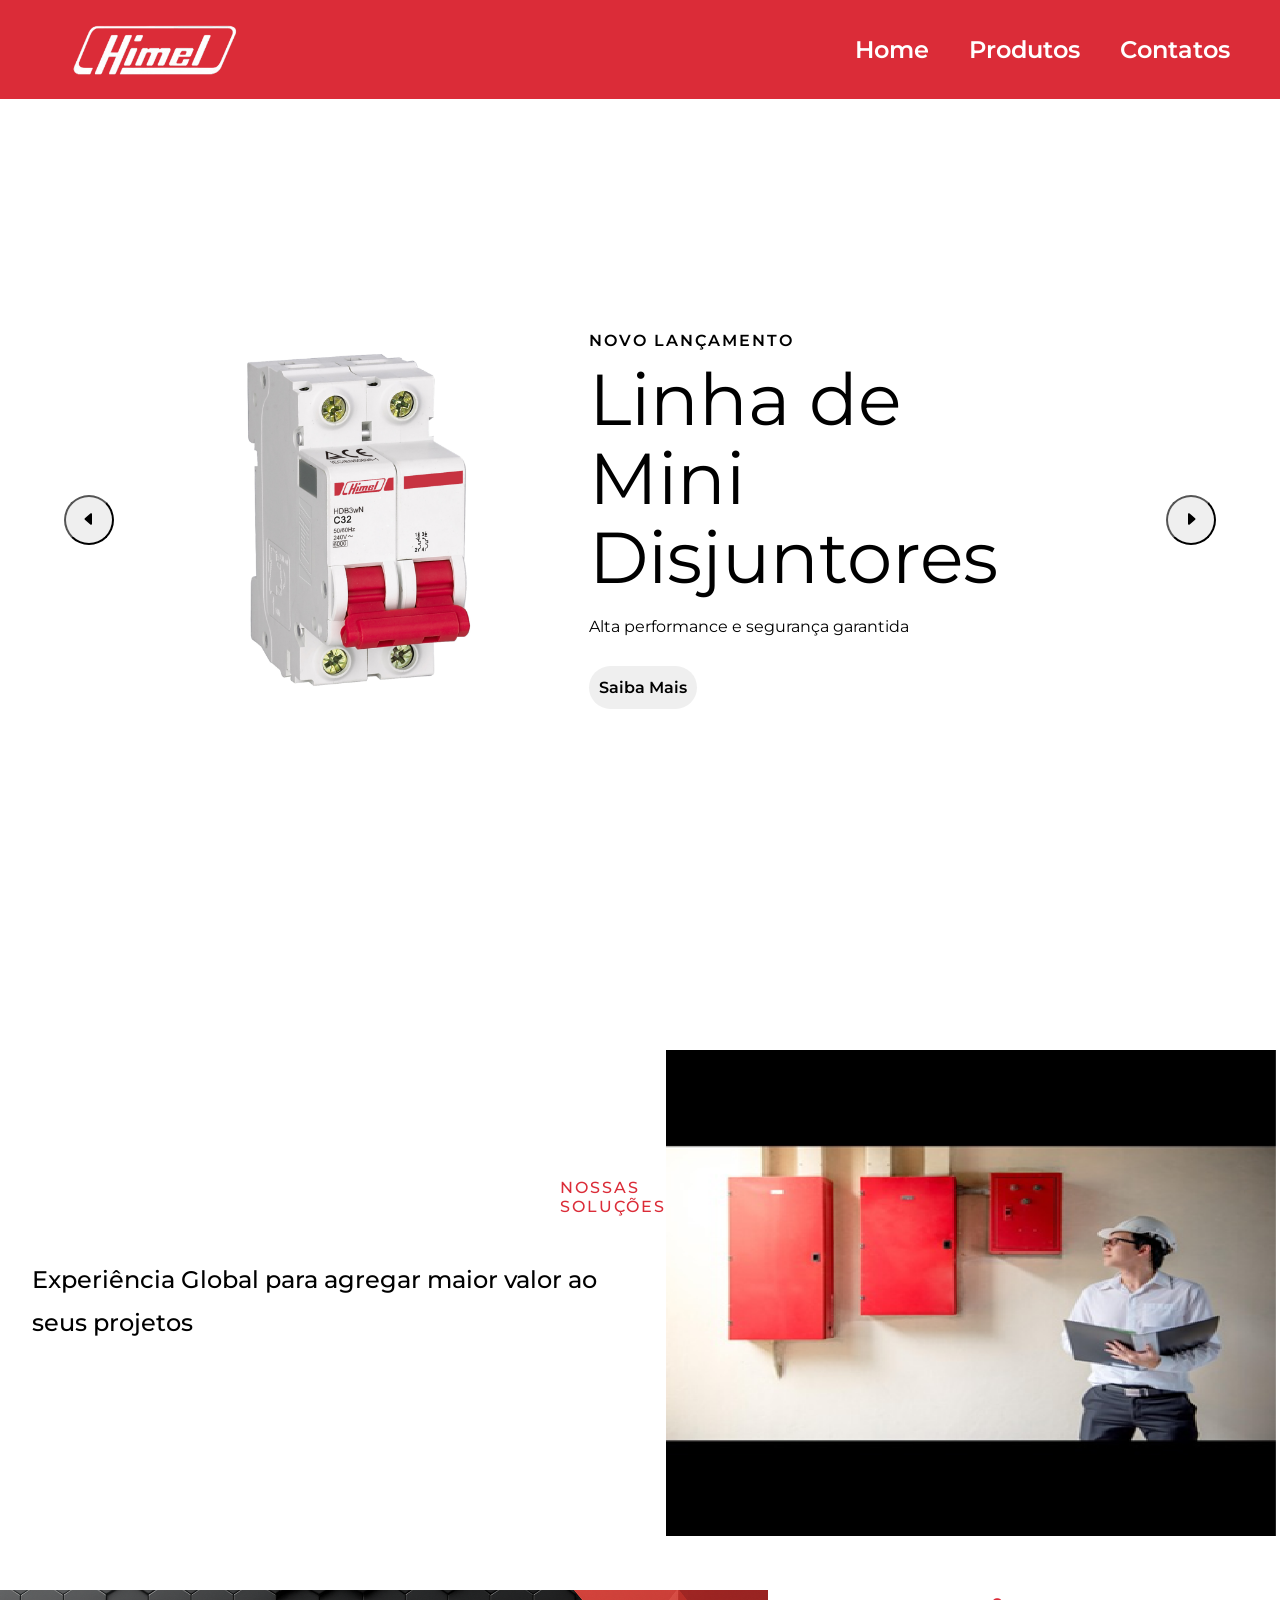
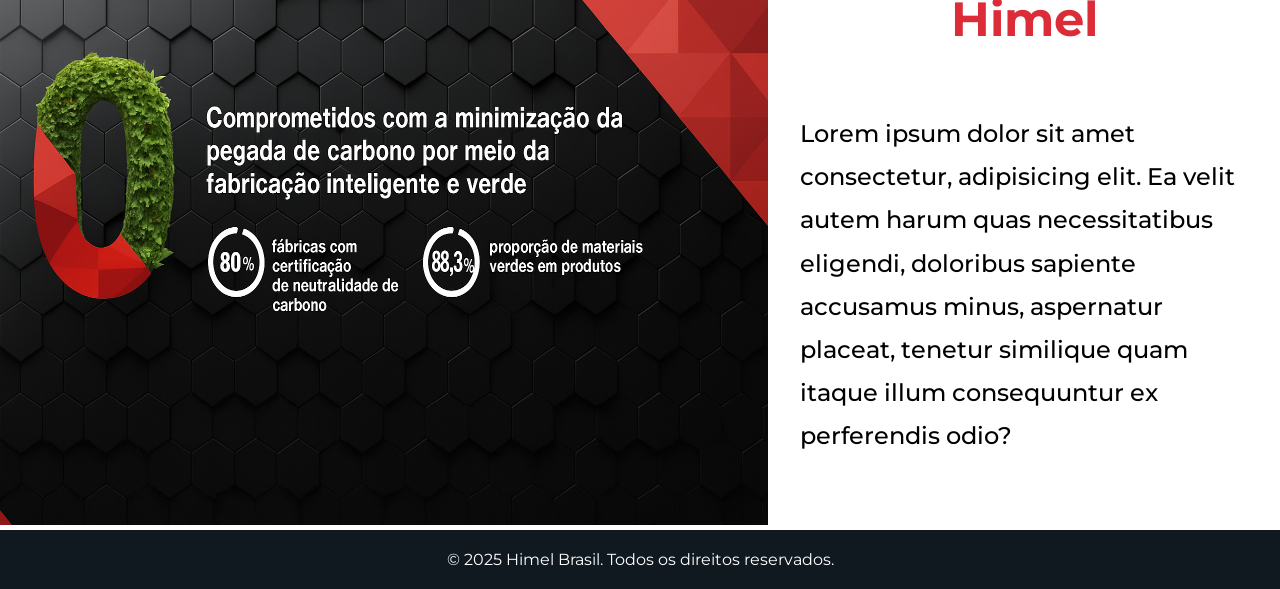
==== index.html @ 8b54dd6a "vesão 2 com banners" ====
<!DOCTYPE html>
<html lang="pt-br">

<head>
    <meta charset="UTF-8">
    <meta name="viewport" content="width=device-width, initial-scale=1.0">
    <link rel="preconnect" href="https://fonts.googleapis.com">
    <link rel="preconnect" href="https://fonts.gstatic.com" crossorigin>
    <link href="https://fonts.googleapis.com/css2?family=Montserrat:ital,wght@0,100..900;1,100..900&display=swap"
        rel="stylesheet">
    <link rel="stylesheet" href="style.css">
    <title>Himel</title>
</head>

<body>
    <header>
        <div class="logo">
            <img src="./img/Logo-Reverse1.png">
        </div>
        <nav>
            <ul>
                <li> Home</li>
                <li> Produtos</li>
                <li> Contatos</li>
            </ul>
        </nav>
    </header>

    <main class="container">
        <div class="list">
            <div class="item active">
                <div class="product-img">
                    <img src="./img/Disjuntor.png" alt="Disjuntores Himel">
                </div>
                <div class="content">
                    <p class="product-tag">Novo Lançamento</p>
                    <p class="product-name">Linha de Mini Disjuntores </p>
                    <p class="product-description">Alta performance e segurança garantida</p>
                    <button class="btn" id="saiba">Saiba Mais</button>
                </div>
            </div>

            <div class="item">
                <div class="product-img">
                    <img src="./img/IDR.png" alt="Disjuntor Diferencial Himel">
                </div>
                <div class="content">
                    <p class="product-tag">Novo Lançamento</p>
                    <p class="product-name">Linha de Disjutores Residuais </p>
                    <p class="product-description">Alta performance e segurança garantida</p>
                    <button class="btn">Saiba Mais</button>
                </div>
            </div>
        </div>

        <div class="arrows">
            <button class="arrow-btn" id="prev">
                <svg xmlns="http://www.w3.org/2000/svg" width="16" height="16" fill="currentColor"
                    class="bi bi-caret-left-fill" viewBox="0 0 16 16">
                    <path
                        d="m3.86 8.753 5.482 4.796c.646.566 1.658.106 1.658-.753V3.204a1 1 0 0 0-1.659-.753l-5.48 4.796a1 1 0 0 0 0 1.506z" />
                </svg>
            </button>

            <button class="arrow-btn" id="next">
                <svg xmlns="http://www.w3.org/2000/svg" width="16" height="16" fill="currentColor"
                    class="bi bi-caret-right-fill" viewBox="0 0 16 16">
                    <path
                        d="m12.14 8.753-5.482 4.796c-.646.566-1.658.106-1.658-.753V3.204a1 1 0 0 1 1.659-.753l5.48 4.796a1 1 0 0 1 0 1.506z" />
                </svg>
            </button>

        </div>

         <div class="banner_2">
            <div class="container_2-txt">
                <h2>Nossas Soluções</h2>
                <p>Experiência Global para agregar maior valor ao seus projetos </p>
            </div>
           
            <div class="container_2-img">
                <img src="./img/banner_2.png">
            </div>
           
        </div>
        
        
        
        <div class="banner_1">
            <div class="container_1-img">
                <img src="./img/banner_1.png">
            </div>
            <div class="container_1-txt">
                <h2>Himel</h2>
                <p>Lorem ipsum dolor sit amet consectetur, adipisicing elit. Ea velit autem harum quas necessitatibus
                    eligendi, doloribus sapiente accusamus minus, aspernatur placeat, tenetur similique quam itaque
                    illum consequuntur ex perferendis odio? </p>
            </div>
        </div>

        


        <footer>
            <p>&copy; 2025 Himel Brasil. Todos os direitos reservados.</p>
        </footer>

    </main>


</body>
<script src="./script.js"></script>

</html>
---- style.css ----
*{
    margin: 0;
    padding: 0;
    box-sizing: border-box;
    list-style: none;
    font-family: "Montserrat", sans-serif;
}

body{
    font-size: 16px;
     overflow-x: hidden;
    
}

header{
    background: #db2c38;
    position: fixed;
    width: 100vw;
    top: 0;
    padding: 20px 50px;
    display: flex;
    justify-content: space-between;
    align-items: center;
    z-index: 3;
}

.logo{
    width:  100%;
    height: 100%;
    padding-top: 5px;
}

header nav ul{
    color: #ffffff;
    font-size: 1.5rem;
    font-weight: 600;
    display: flex;
    gap: 40px;

}

header nav ul li{

    cursor: pointer;
    position: relative;
    padding: 5px 0;
    
}

header nav ul li::after{
    content:'';
    position: absolute;
    left: 0;
    bottom: 0;
    width: 0;
    font-size: 1.5rem;
    height: 4px;
    background-color: black;
    transition: width 0.3s ease;
        
}

header nav ul li:hover::after{
    width: 100%;
   
    
}

.container{
    height: 100vh;
    position: relative;
    margin-top: 70px;
    

}

.list{
    width: 80%;
    height: 100%;
    margin: 0 auto;
    position: relative;

}

.item{
    position: absolute;
    inset: 0;
    display: flex;
    justify-content: center;
    align-items: center;
    opacity: 0;

    transform: translatex(100vw);
    transition: transform 0.7s ease-in-out, opacity 0.7s ease-in-out;
}

.active{
    opacity: 1;
    transform: translatex(0vw);
}

.product-img{
    width: 45%;
    height: 100%;
    display: flex;
    align-items: center;
    justify-content: center;
    position: relative;
    z-index: 2;
}


.product-img img{
    max-width: 80%;
    max-height: 60%;
    transform: translateX(200px);
    opacity: 0;
    transition: transform 0.6s ease, opacity 0.6s ease;
    transition-delay: 0.5s;
    
}

.active .product-img img{
    transform: translatex(0);
    opacity: 1;
}

.content{
    width: 55%;
    padding-right: 80px;
    display: flex;
    align-items: flex-start;
    justify-content: center;
    z-index: 2;
    flex-direction: column;
}

.product-tag{
    font-size: 1rem;
    text-transform: uppercase;
    font-weight: 600;
    letter-spacing: 2px;
    margin-bottom: 10px;
    opacity: 1;
}

.product-name{
    font-size: 4.5rem;
    line-height: 1.1;
    margin-bottom: 20px;
    transform: translateX(200px);
    opacity: 0;
    transition: transform 0.6s ease, opacity 0.6s ease;
    transition-delay: 0.5s;
    
}

.active .product-name{
    transform: translatex(0);
    opacity: 1;
}


.descripton{
    font-size: 1.1rem;
    line-height: 1.6;
    margin-bottom: 30px;
    max-width: 600px;
}

.btn
{
    padding: 12px 10px;
    border-radius: 30px;
    font-size: 1rem;
    font-weight: 600;
    cursor: pointer;
    border:none;
     margin-top: 30px;
}

.arrows{
    position: absolute;
    width: 90%;
    display: flex;
    justify-content: space-between;
    top: 50%;
    left: 50%;
    transform: translate(-50%, -50%);


}

.arrow-btn{
    width: 50px;
    height: 50px;
    border-radius: 50%;
    cursor:pointer;
   
}
.banner_1{
    height:60vh;
    width:100vw;
    display: flex;
   
}

.container_1-img{
    width: 60%;
    border-bottom: 5x;
   
}

.container_1-img img{

     width: 100%;
     height: 99%;
}
.container_1-txt{
    width: 40%;
        
}.container_1-txt h2{
    flex-direction: column; color:#db2c38;
    font-size: 3rem;
    text-align: center;
    padding-bottom: 2rem;

    
}

.container_1-txt p{
    font-size: 1.5rem;
    line-height: 1.8;
    font-weight: 500;
    padding: 2rem;
      
}

.banner_2{
    height:60vh;
    width:100vw;
    display: flex;
    margin-top: 5rem;
   
}

.container_2-img{
    width: 100%;
    border-bottom: 5x;
    margin: 0;
   
   
}

.container_2-img img{

     width: 100%;
     height: 90%;
}

.container_2-txt{
    width:100%;
    margin: 0;   
}
.container_2-txt h2{
    font-size: 1rem;
    text-transform: uppercase;
    font-weight: 500;
    letter-spacing: 2px;
    margin-bottom: 10px;
    padding-left: 35rem;
    padding-top: 8rem;
    opacity: 1;
    color: #db2c38;
    align-content: center;

    
}

.container_2-txt p{
    font-size: 1.5rem;
    line-height: 1.8;
    font-weight: 500;
    padding: 2rem;
      
}




footer {
    border-top: 0px;
    background: #101820;
    color: white;
    text-align: center;
    padding: 20px;
   
}
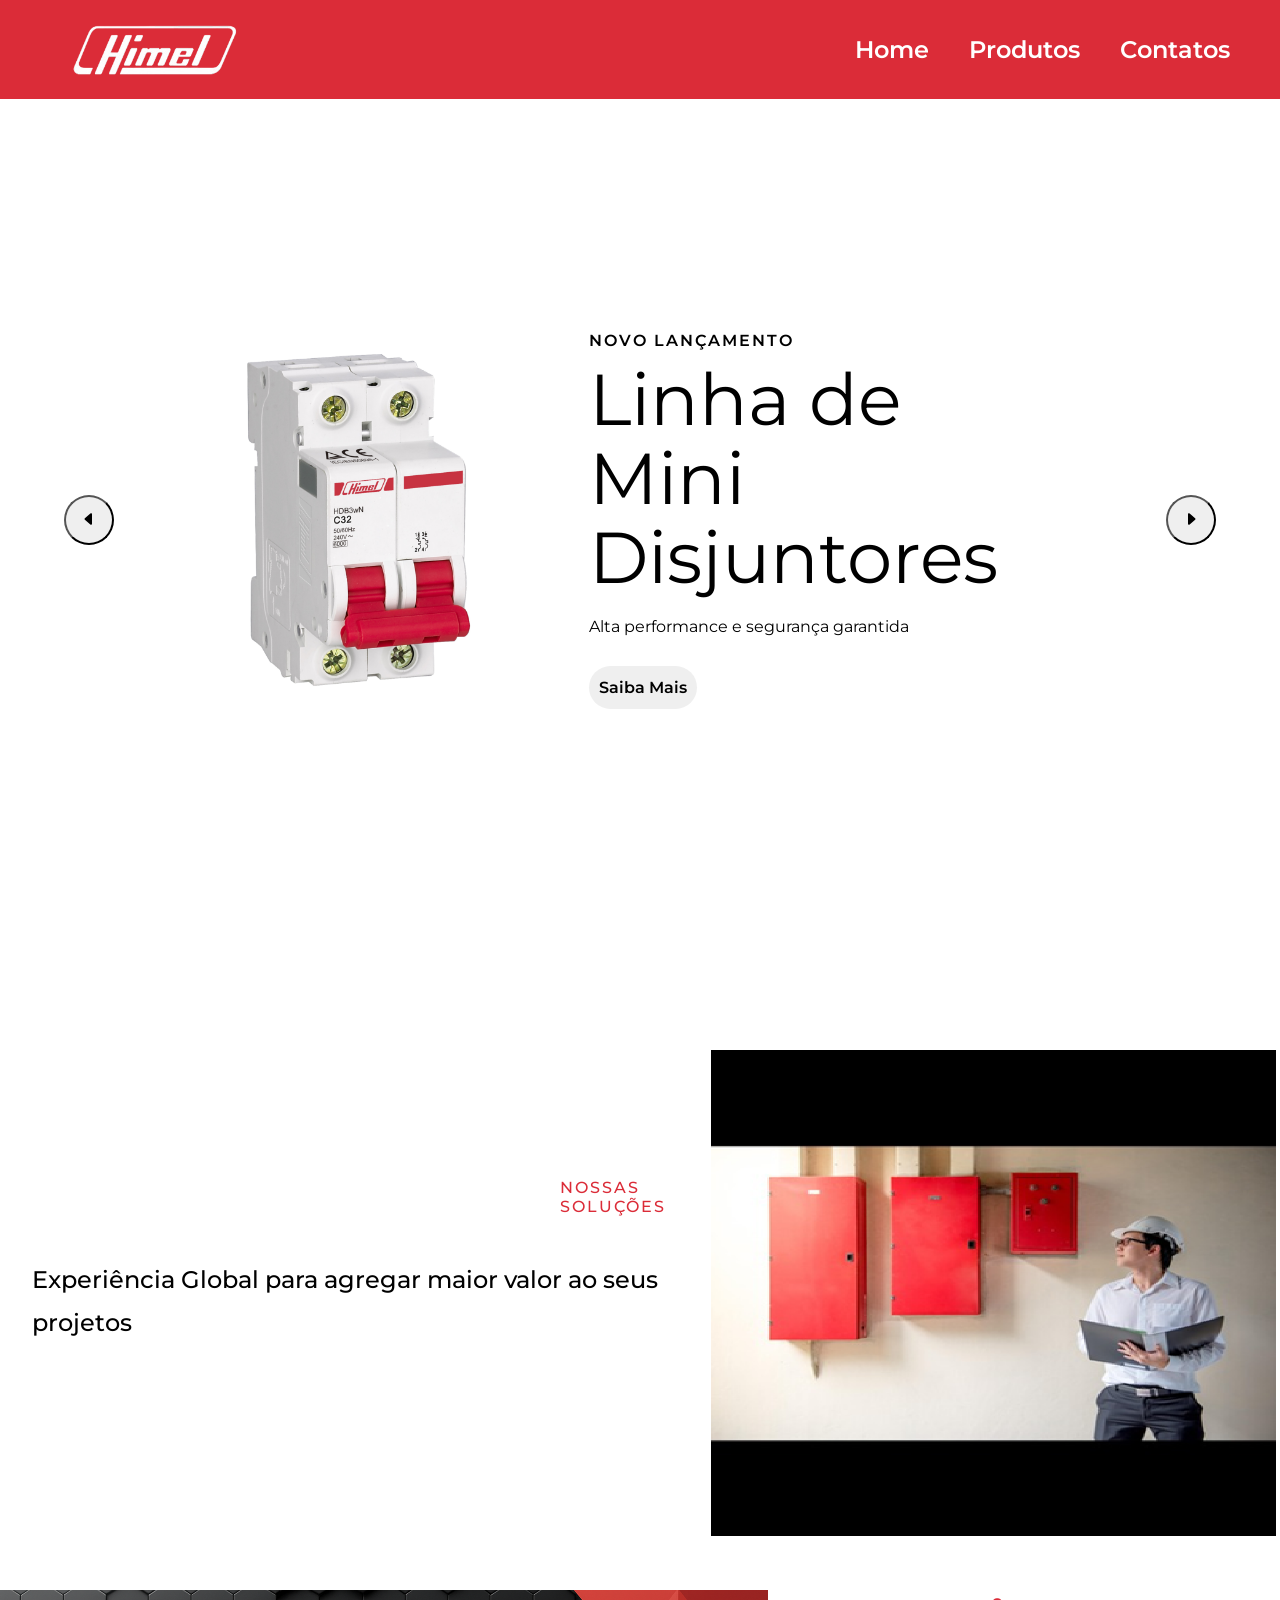
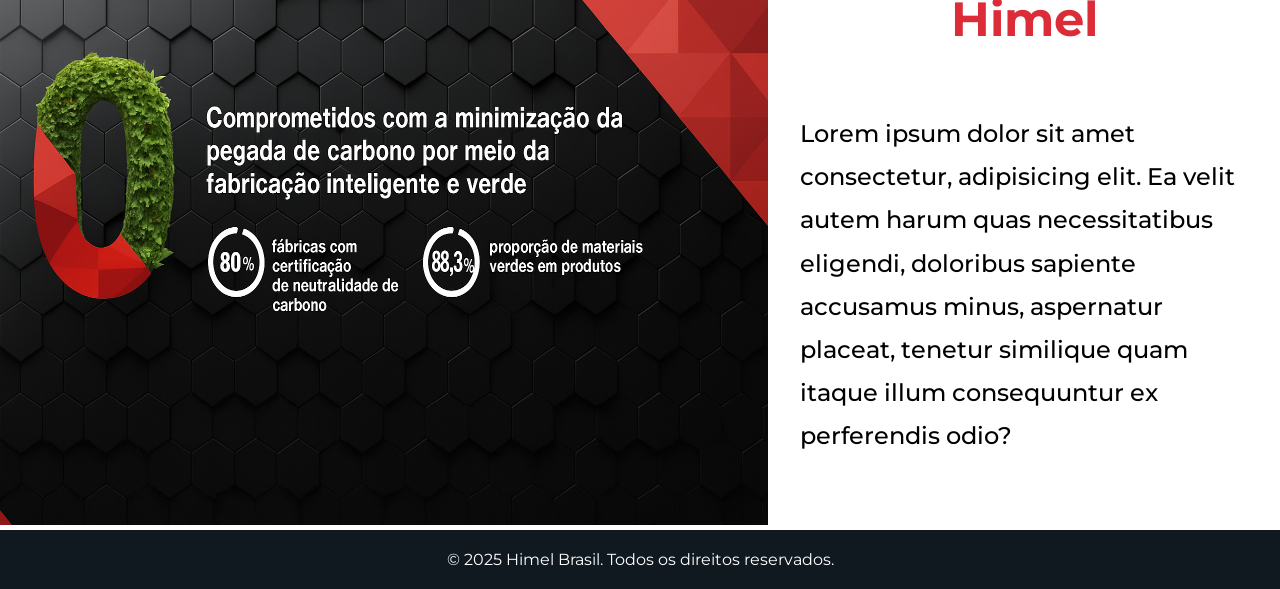
==== commit c2697686: "mudou o titulo do site" ====
--- a/index.html
+++ b/index.html
@@ -9,7 +9,7 @@
     <link href="https://fonts.googleapis.com/css2?family=Montserrat:ital,wght@0,100..900;1,100..900&display=swap"
         rel="stylesheet">
     <link rel="stylesheet" href="style.css">
-    <title>Himel</title>
+    <title>Himel do Brasil</title>
 </head>
 
 <body>
--- a/style.css
+++ b/style.css
@@ -245,7 +245,7 @@
 }
 
 .container_2-img{
-    width: 100%;
+    width: 80%;
     border-bottom: 5x;
     margin: 0;
    
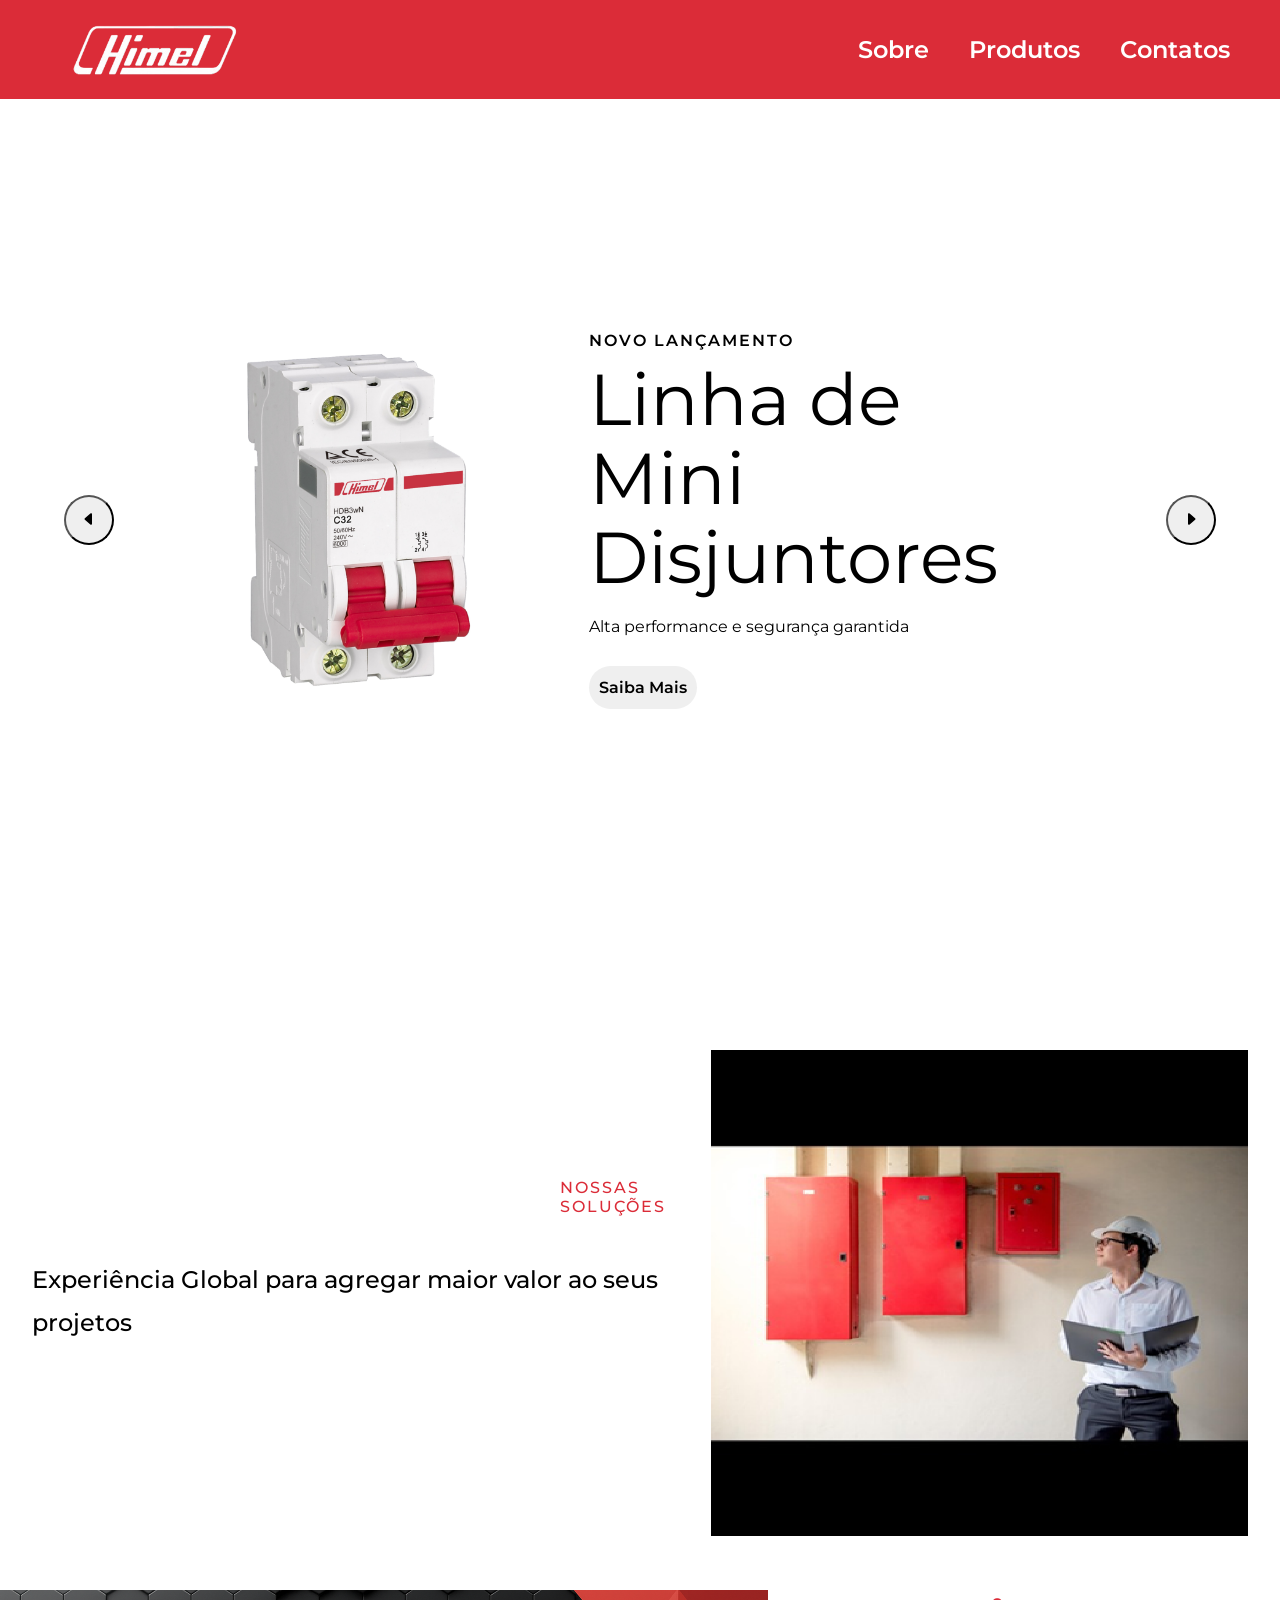
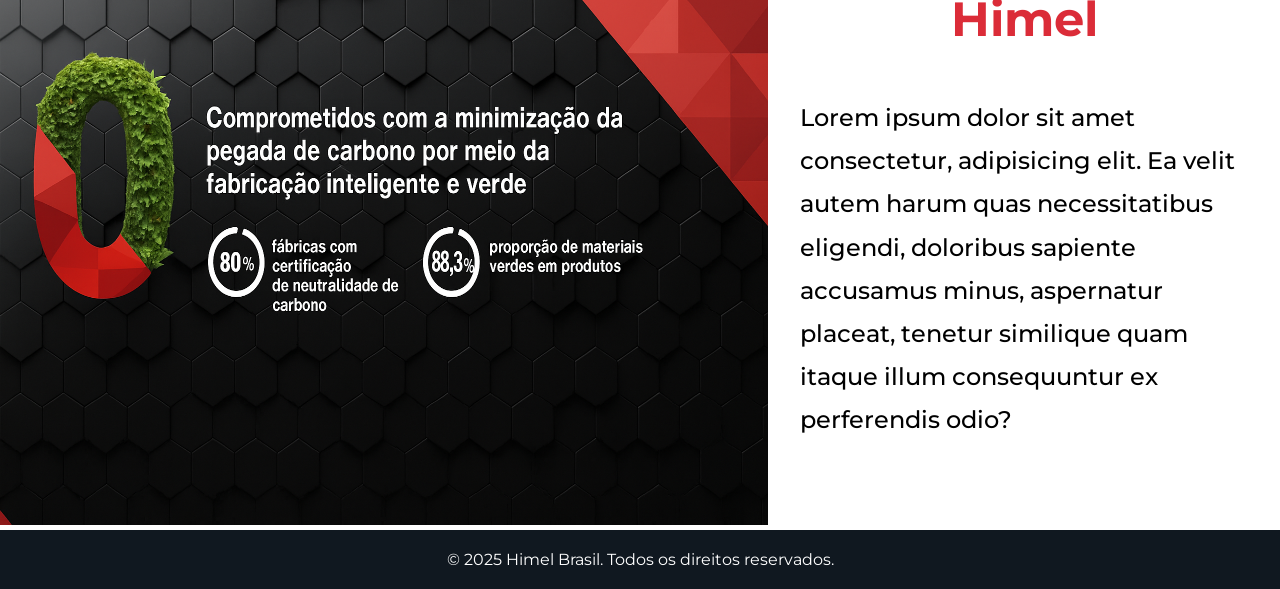
==== commit 0481660f: "Ultima versão com Carrossel" ====
--- a/index.html
+++ b/index.html
@@ -4,12 +4,16 @@
 <head>
     <meta charset="UTF-8">
     <meta name="viewport" content="width=device-width, initial-scale=1.0">
+    <meta http-equiv="Content-Security-Policy" content="defalt-src 'self';
+                script-src 'self';
+                img-src 'self'">
     <link rel="preconnect" href="https://fonts.googleapis.com">
     <link rel="preconnect" href="https://fonts.gstatic.com" crossorigin>
     <link href="https://fonts.googleapis.com/css2?family=Montserrat:ital,wght@0,100..900;1,100..900&display=swap"
         rel="stylesheet">
     <link rel="stylesheet" href="style.css">
     <title>Himel do Brasil</title>
+
 </head>
 
 <body>
@@ -19,7 +23,7 @@
         </div>
         <nav>
             <ul>
-                <li> Home</li>
+                <li> Sobre</li>
                 <li> Produtos</li>
                 <li> Contatos</li>
             </ul>
@@ -72,20 +76,20 @@
 
         </div>
 
-         <div class="banner_2">
+        <div class="banner_2">
             <div class="container_2-txt">
                 <h2>Nossas Soluções</h2>
                 <p>Experiência Global para agregar maior valor ao seus projetos </p>
             </div>
-           
+
             <div class="container_2-img">
                 <img src="./img/banner_2.png">
             </div>
-           
+
         </div>
-        
-        
-        
+
+
+
         <div class="banner_1">
             <div class="container_1-img">
                 <img src="./img/banner_1.png">
@@ -98,7 +102,7 @@
             </div>
         </div>
 
-        
+
 
 
         <footer>
--- a/style.css
+++ b/style.css
@@ -29,7 +29,7 @@
     height: 100%;
     padding-top: 5px;
 }
-
+        
 header nav ul{
     color: #ffffff;
     font-size: 1.5rem;
@@ -223,7 +223,7 @@
     flex-direction: column; color:#db2c38;
     font-size: 3rem;
     text-align: center;
-    padding-bottom: 2rem;
+    padding-bottom: 1rem;
 
     
 }
@@ -254,7 +254,7 @@
 
 .container_2-img img{
 
-     width: 100%;
+     width: 95%;
      height: 90%;
 }
 
@@ -269,6 +269,7 @@
     letter-spacing: 2px;
     margin-bottom: 10px;
     padding-left: 35rem;
+    padding-right: 2rem;
     padding-top: 8rem;
     opacity: 1;
     color: #db2c38;
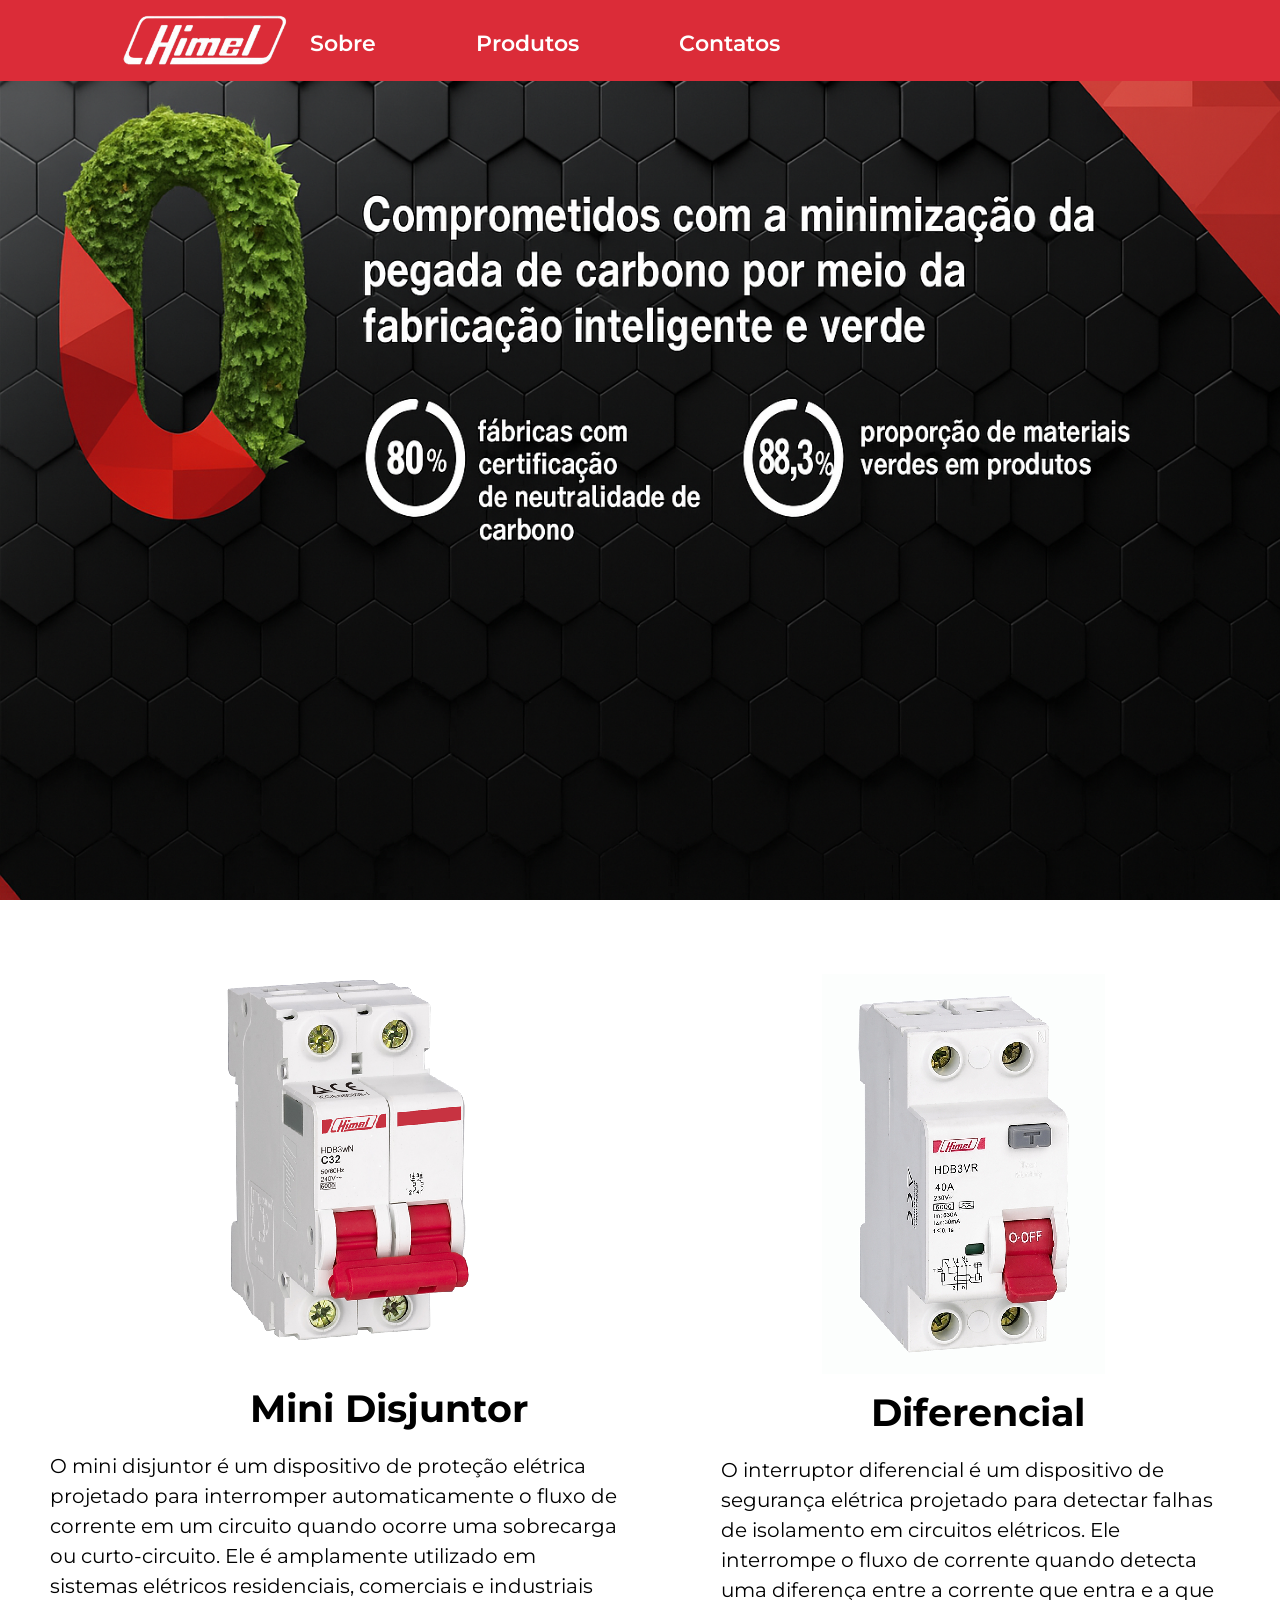
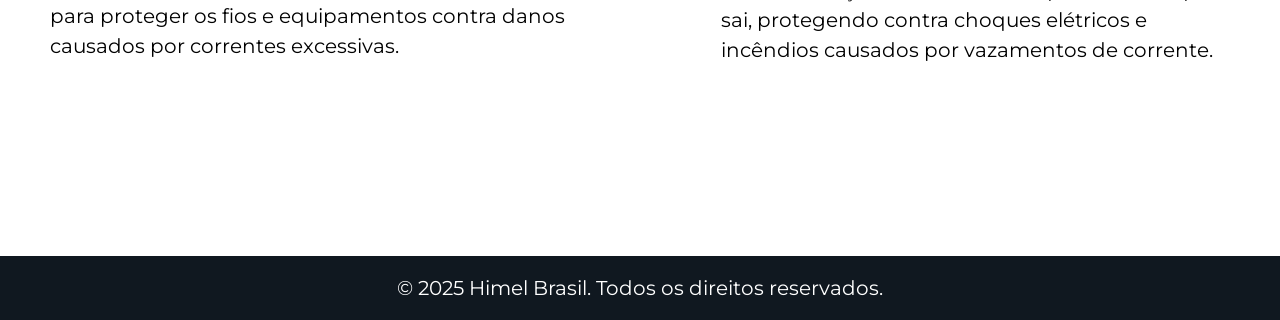
==== commit 88243e18: "acerto dos textos dos produtos" ====
--- a/index.html
+++ b/index.html
@@ -11,105 +11,58 @@
     <link rel="preconnect" href="https://fonts.gstatic.com" crossorigin>
     <link href="https://fonts.googleapis.com/css2?family=Montserrat:ital,wght@0,100..900;1,100..900&display=swap"
         rel="stylesheet">
-    <link rel="stylesheet" href="style.css">
+    <link rel="stylesheet" href="./css/style.css">
     <title>Himel do Brasil</title>
 
 </head>
 
 <body>
     <header>
-        <div class="logo">
-            <img src="./img/Logo-Reverse1.png">
-        </div>
-        <nav>
-            <ul>
-                <li> Sobre</li>
-                <li> Produtos</li>
-                <li> Contatos</li>
-            </ul>
-        </nav>
+        <section>
+            <li class="logo">
+                <img src="./img/Logo-Reverse1.png">
+            </li>
+            <nav class="navbar">
+                <li><a href="about.html">Sobre</a></li>
+                <li><a href="produto.html">Produtos</a></li>
+                <li><a href="contact.html">Contatos</a></li>
+            </nav>
+        </section>
     </header>
 
-    <main class="container">
-        <div class="list">
-            <div class="item active">
-                <div class="product-img">
-                    <img src="./img/Disjuntor.png" alt="Disjuntores Himel">
-                </div>
-                <div class="content">
-                    <p class="product-tag">Novo Lançamento</p>
-                    <p class="product-name">Linha de Mini Disjuntores </p>
-                    <p class="product-description">Alta performance e segurança garantida</p>
-                    <button class="btn" id="saiba">Saiba Mais</button>
-                </div>
-            </div>
+    <div class="home-container">
+    </div>
 
-            <div class="item">
-                <div class="product-img">
-                    <img src="./img/IDR.png" alt="Disjuntor Diferencial Himel">
-                </div>
-                <div class="content">
-                    <p class="product-tag">Novo Lançamento</p>
-                    <p class="product-name">Linha de Disjutores Residuais </p>
-                    <p class="product-description">Alta performance e segurança garantida</p>
-                    <button class="btn">Saiba Mais</button>
-                </div>
-            </div>
+    <div class="product-container">
+        <div class="product-one">
+            <img src="./img/Disjuntor.png">
+            <h2> Mini Disjuntor</h2>
+            <p>O mini disjuntor é um dispositivo de proteção elétrica projetado para interromper automaticamente o fluxo
+                de corrente em um circuito quando ocorre uma sobrecarga ou curto-circuito. Ele é amplamente utilizado em
+                sistemas elétricos residenciais, comerciais e industriais para proteger os fios e equipamentos contra
+                danos causados por correntes excessivas.
+            </p>
         </div>
-
-        <div class="arrows">
-            <button class="arrow-btn" id="prev">
-                <svg xmlns="http://www.w3.org/2000/svg" width="16" height="16" fill="currentColor"
-                    class="bi bi-caret-left-fill" viewBox="0 0 16 16">
-                    <path
-                        d="m3.86 8.753 5.482 4.796c.646.566 1.658.106 1.658-.753V3.204a1 1 0 0 0-1.659-.753l-5.48 4.796a1 1 0 0 0 0 1.506z" />
-                </svg>
-            </button>
-
-            <button class="arrow-btn" id="next">
-                <svg xmlns="http://www.w3.org/2000/svg" width="16" height="16" fill="currentColor"
-                    class="bi bi-caret-right-fill" viewBox="0 0 16 16">
-                    <path
-                        d="m12.14 8.753-5.482 4.796c-.646.566-1.658.106-1.658-.753V3.204a1 1 0 0 1 1.659-.753l5.48 4.796a1 1 0 0 1 0 1.506z" />
-                </svg>
-            </button>
+        <div class="product-two">
+            <img src="./img/IDR.png">
+            <h2>Diferencial</h2>
+            <p>O interruptor diferencial é um dispositivo de segurança elétrica projetado para detectar falhas de
+                isolamento em circuitos elétricos. Ele interrompe o fluxo de corrente quando detecta uma diferença entre
+                a corrente que entra e a que sai, protegendo contra choques elétricos e incêndios causados por
+                vazamentos de corrente.
+            </p>
 
         </div>
-
-        <div class="banner_2">
-            <div class="container_2-txt">
-                <h2>Nossas Soluções</h2>
-                <p>Experiência Global para agregar maior valor ao seus projetos </p>
-            </div>
-
-            <div class="container_2-img">
-                <img src="./img/banner_2.png">
-            </div>
-
-        </div>
-
-
-
-        <div class="banner_1">
-            <div class="container_1-img">
-                <img src="./img/banner_1.png">
-            </div>
-            <div class="container_1-txt">
-                <h2>Himel</h2>
-                <p>Lorem ipsum dolor sit amet consectetur, adipisicing elit. Ea velit autem harum quas necessitatibus
-                    eligendi, doloribus sapiente accusamus minus, aspernatur placeat, tenetur similique quam itaque
-                    illum consequuntur ex perferendis odio? </p>
-            </div>
-        </div>
+    </div>
 
 
 
 
-        <footer>
-            <p>&copy; 2025 Himel Brasil. Todos os direitos reservados.</p>
-        </footer>
+    <footer>
+        <p>&copy; 2025 Himel Brasil. Todos os direitos reservados.</p>
+    </footer>
 
-    </main>
+
 
 
 </body>
--- a/css/style.css
+++ b/css/style.css
@@ -0,0 +1,409 @@
+:root {
+    font-size: 10px;
+
+}
+
+* {
+    margin: 0;
+    padding: 0;
+    outline: none;
+    border: none;
+    text-decoration: none;
+    transition: 0.2s linear;
+    /*box-sizing: border-box;*/
+    list-style: none;
+    font-family: "Montserrat", sans-serif;
+}
+
+body {
+
+    overflow-x: hidden;
+    font-size: 2.5rem;
+}
+
+header {
+    background: #db2c38;
+    position: fixed;
+    top: 0;
+    left: 0;
+    right: 0;
+    z-index: 99;
+    border-bottom: 1rem;
+    padding-top: 0.5rem;
+    /*width: 100vw;
+    top: 0;
+    padding: 20px 50px;
+    display: flex;
+    justify-content: space-between;
+    align-items: center;
+    z-index: 3;*/
+}
+
+header section {
+    display: flex;
+    /*align-items: center;*/
+    justify-content: space-between;
+    padding-top: 1rem;
+    padding-bottom: 1rem;
+    margin-right: 50rem;
+    margin-left: 100px;
+}
+
+header section nav {
+    display: flex;
+    gap: 10rem;
+    align-items: center;
+}
+
+header section nav li a{ 
+    color: white;
+    display: flex;
+    font-weight: 600;
+    font-size: 2.2rem;
+    cursor: pointer;
+
+}
+
+header section nav li a:hover {
+    font-size: 2.3rem;
+    border-bottom: 0.2rem solid white;
+    padding-bottom: 0.1rem;
+}
+
+.home-container {
+    background: url("../img/banner_1.png");
+    height: 100vh;
+    background-size: cover;
+}
+
+.product-container {
+    display: flex;
+    justify-content: space-between;
+    margin-top: 3rem;
+    height: 100vh;
+    
+}
+
+.product-one img {
+    padding-top: 2rem;
+    padding-bottom: 2rem;
+    padding-left: 20rem;
+    
+}
+
+.product-one h2 {
+    padding-left: 25rem;
+    margin-bottom: 2rem;
+
+}
+
+.product-one p {
+
+    font-size: 2rem;
+    line-height: 3rem;
+    align-content: center;
+    padding-right: 5rem;
+    padding-left: 5rem;
+}
+
+.product-two img {
+     padding-left: 11rem;
+     margin-bottom: 1rem;
+
+}
+
+.product-two h2 {
+    margin-bottom: 2rem;
+    padding-left: 20rem;
+
+}
+
+.product-two p {
+
+    font-size: 2rem;
+    line-height: 3rem;
+    align-content: center;
+    padding-right: 5rem;
+    padding-left: 5rem;
+}
+
+
+
+/*
+.logo {
+    width: 100%;
+    height: 100%;
+    padding-top: 5px;
+}
+
+header nav ul {
+    color: #ffffff;
+    font-size: 1.5rem;
+    font-weight: 600;
+    display: flex;
+    gap: 40px;
+
+}
+
+header nav ul li {
+
+    cursor: pointer;
+    position: relative;
+    padding: 5px 0;
+
+}
+
+header nav ul li::after {
+    content: '';
+    position: absolute;
+    left: 0;
+    bottom: 0;
+    width: 0;
+    font-size: 1.5rem;
+    height: 4px;
+    background-color: black;
+    transition: width 0.3s ease;
+
+}
+
+header nav ul li:hover::after {
+    width: 100%;
+
+
+}
+
+.container {
+    height: 100vh;
+    position: relative;
+    margin-top: 70px;
+
+
+}
+
+.list {
+    width: 80%;
+    height: 100%;
+    margin: 0 auto;
+    position: relative;
+
+}
+
+.item {
+    position: absolute;
+    inset: 0;
+    display: flex;
+    justify-content: center;
+    align-items: center;
+    opacity: 0;
+
+    transform: translatex(100vw);
+    transition: transform 0.7s ease-in-out, opacity 0.7s ease-in-out;
+}
+
+.active {
+    opacity: 1;
+    transform: translatex(0vw);
+}
+
+.product-img {
+    width: 45%;
+    height: 100%;
+    display: flex;
+    align-items: center;
+    justify-content: center;
+    position: relative;
+    z-index: 2;
+}
+
+
+.product-img img {
+    max-width: 80%;
+    max-height: 60%;
+    transform: translateX(200px);
+    opacity: 0;
+    transition: transform 0.6s ease, opacity 0.6s ease;
+    transition-delay: 0.5s;
+
+}
+
+.active .product-img img {
+    transform: translatex(0);
+    opacity: 1;
+}
+
+.content {
+    width: 55%;
+    padding-right: 80px;
+    display: flex;
+    align-items: flex-start;
+    justify-content: center;
+    z-index: 2;
+    flex-direction: column;
+}
+
+.product-tag {
+    font-size: 1rem;
+    text-transform: uppercase;
+    font-weight: 600;
+    letter-spacing: 2px;
+    margin-bottom: 10px;
+    opacity: 1;
+}
+
+.product-name {
+    font-size: 4.5rem;
+    line-height: 1.1;
+    margin-bottom: 20px;
+    transform: translateX(200px);
+    opacity: 0;
+    transition: transform 0.6s ease, opacity 0.6s ease;
+    transition-delay: 0.5s;
+
+}
+
+.active .product-name {
+    transform: translatex(0);
+    opacity: 1;
+}
+
+
+.descripton {
+    font-size: 1.1rem;
+    line-height: 1.6;
+    margin-bottom: 30px;
+    max-width: 600px;
+}
+
+.btn {
+    padding: 12px 10px;
+    border-radius: 30px;
+    font-size: 1rem;
+    font-weight: 600;
+    cursor: pointer;
+    border: none;
+    margin-top: 30px;
+}
+
+.arrows {
+    position: absolute;
+    width: 90%;
+    display: flex;
+    justify-content: space-between;
+    top: 50%;
+    left: 50%;
+    transform: translate(-50%, -50%);
+
+
+}
+
+.arrow-btn {
+    width: 50px;
+    height: 50px;
+    border-radius: 50%;
+    cursor: pointer;
+
+}
+
+.banner_1 {
+    height: 60vh;
+    width: 100vw;
+    display: flex;
+
+}
+
+.container_1-img {
+    width: 60%;
+    border-bottom: 5x;
+
+}
+
+.container_1-img img {
+
+    width: 100%;
+    height: 99%;
+}
+
+.container_1-txt {
+    width: 40%;
+
+}
+
+.container_1-txt h2 {
+    flex-direction: column;
+    color: #db2c38;
+    font-size: 3rem;
+    text-align: center;
+    padding-bottom: 1rem;
+
+
+}
+
+.container_1-txt p {
+    font-size: 1.5rem;
+    line-height: 1.8;
+    font-weight: 500;
+    padding: 2rem;
+
+}
+
+.banner_2 {
+    height: 60vh;
+    width: 100vw;
+    display: flex;
+    margin-top: 5rem;
+
+}
+
+.container_2-img {
+    width: 80%;
+    border-bottom: 5x;
+    margin: 0;
+
+
+}
+
+.container_2-img img {
+
+    width: 95%;
+    height: 90%;
+}
+
+.container_2-txt {
+    width: 100%;
+    margin: 0;
+}
+
+.container_2-txt h2 {
+    font-size: 1rem;
+    text-transform: uppercase;
+    font-weight: 500;
+    letter-spacing: 2px;
+    margin-bottom: 10px;
+    padding-left: 35rem;
+    padding-right: 2rem;
+    padding-top: 8rem;
+    opacity: 1;
+    color: #db2c38;
+    align-content: center;
+
+
+}
+
+.container_2-txt p {
+    font-size: 1.5rem;
+    line-height: 1.8;
+    font-weight: 500;
+    padding: 2rem;
+
+}*/
+
+
+footer {
+    background: #101820;
+    color: white;
+    text-align: center;
+    padding: 20px;
+    font-size: 2rem;
+    margin-top: 2%;
+
+}
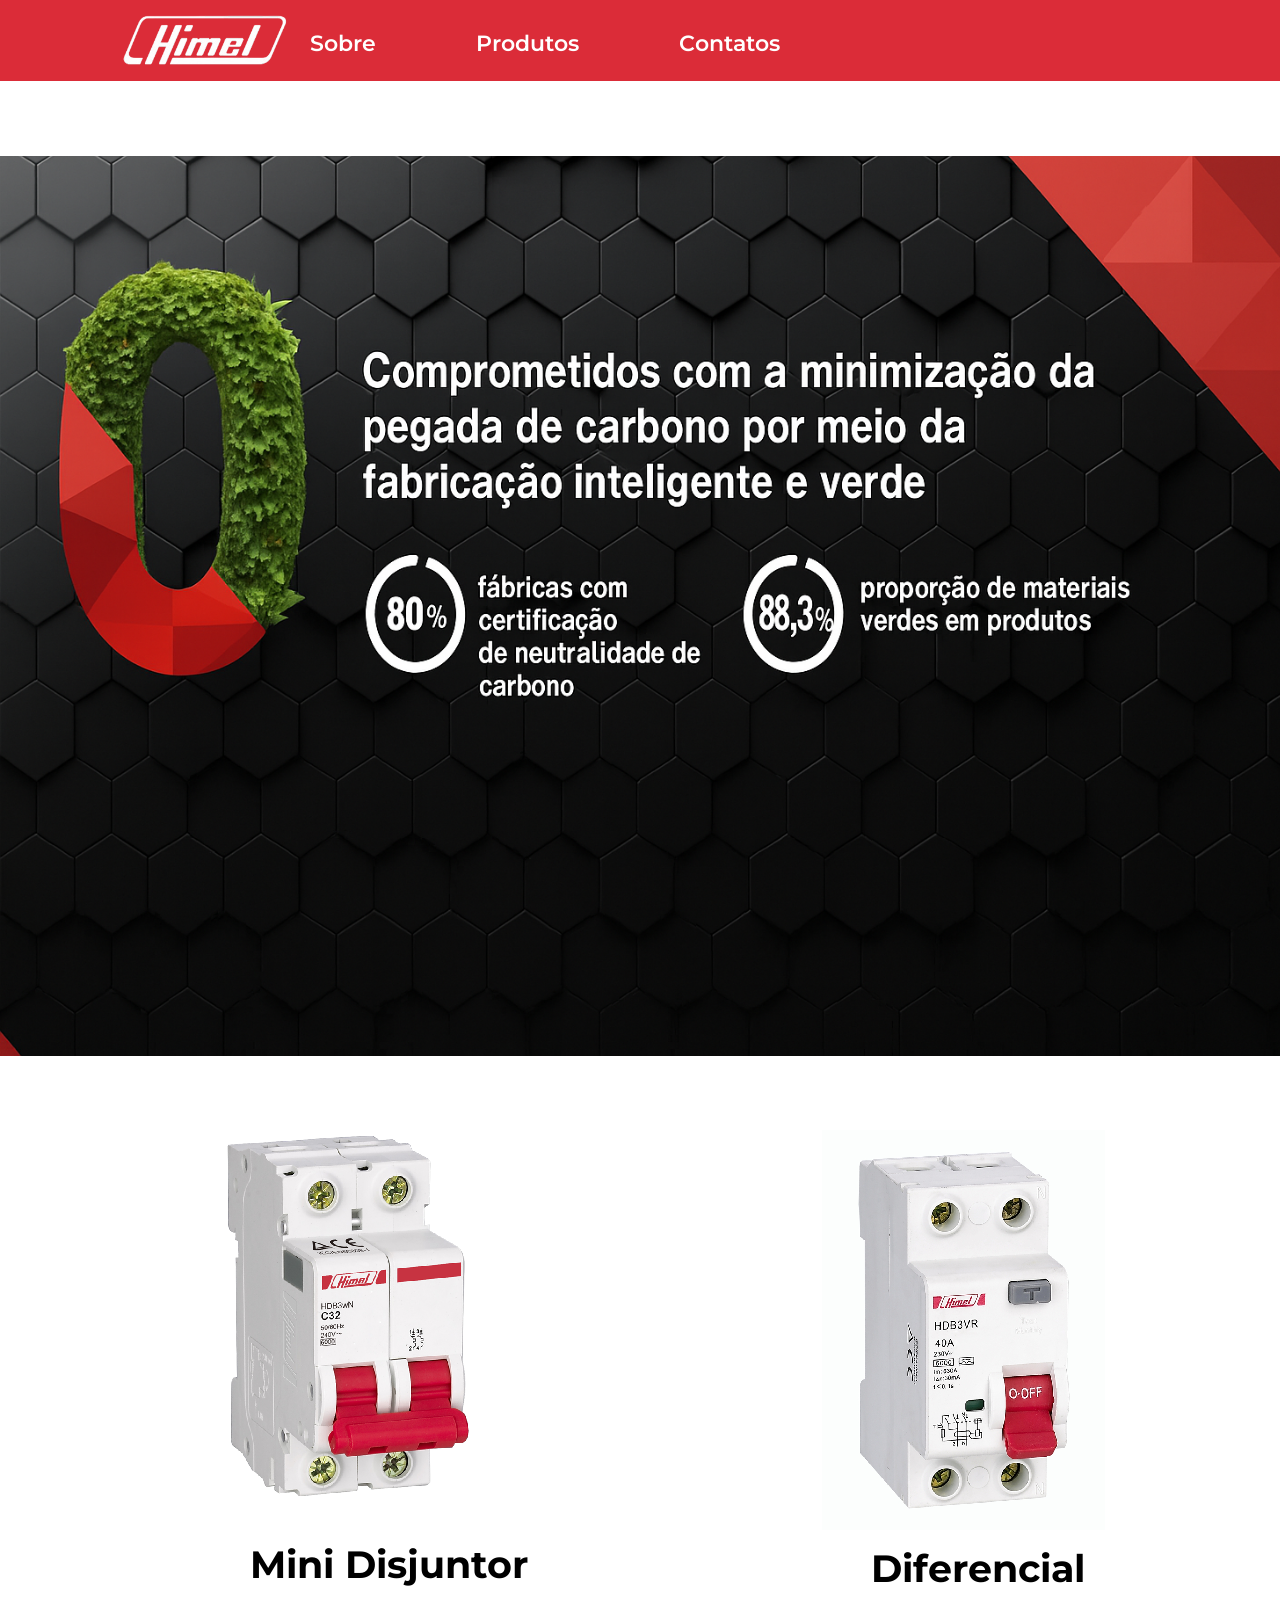
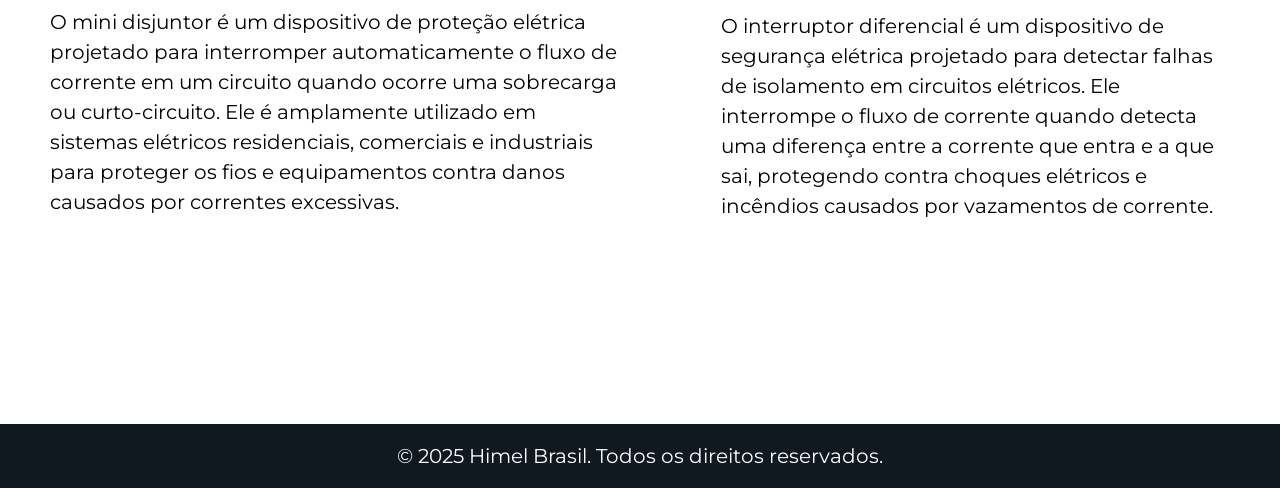
==== commit 99012915: "Headers alteraso xframe" ====
--- a/index.html
+++ b/index.html
@@ -12,6 +12,7 @@
     <link href="https://fonts.googleapis.com/css2?family=Montserrat:ital,wght@0,100..900;1,100..900&display=swap"
         rel="stylesheet">
     <link rel="stylesheet" href="./css/style.css">
+    <iframe src="https://cyrojs.github.io/Site_Himel_Brasil/"></iframe>
     <title>Himel do Brasil</title>
 
 </head>
--- a/css/style.css
+++ b/css/style.css
@@ -30,13 +30,7 @@
     z-index: 99;
     border-bottom: 1rem;
     padding-top: 0.5rem;
-    /*width: 100vw;
-    top: 0;
-    padding: 20px 50px;
-    display: flex;
-    justify-content: space-between;
-    align-items: center;
-    z-index: 3;*/
+
 }
 
 header section {
@@ -55,7 +49,7 @@
     align-items: center;
 }
 
-header section nav li a{ 
+header section nav li a {
     color: white;
     display: flex;
     font-weight: 600;
@@ -81,14 +75,14 @@
     justify-content: space-between;
     margin-top: 3rem;
     height: 100vh;
-    
+
 }
 
 .product-one img {
     padding-top: 2rem;
     padding-bottom: 2rem;
     padding-left: 20rem;
-    
+
 }
 
 .product-one h2 {
@@ -107,8 +101,8 @@
 }
 
 .product-two img {
-     padding-left: 11rem;
-     margin-bottom: 1rem;
+    padding-left: 11rem;
+    margin-bottom: 1rem;
 
 }
 
@@ -404,6 +398,6 @@
     text-align: center;
     padding: 20px;
     font-size: 2rem;
-    margin-top: 2%;
+    margin-top: 3%;
 
 }
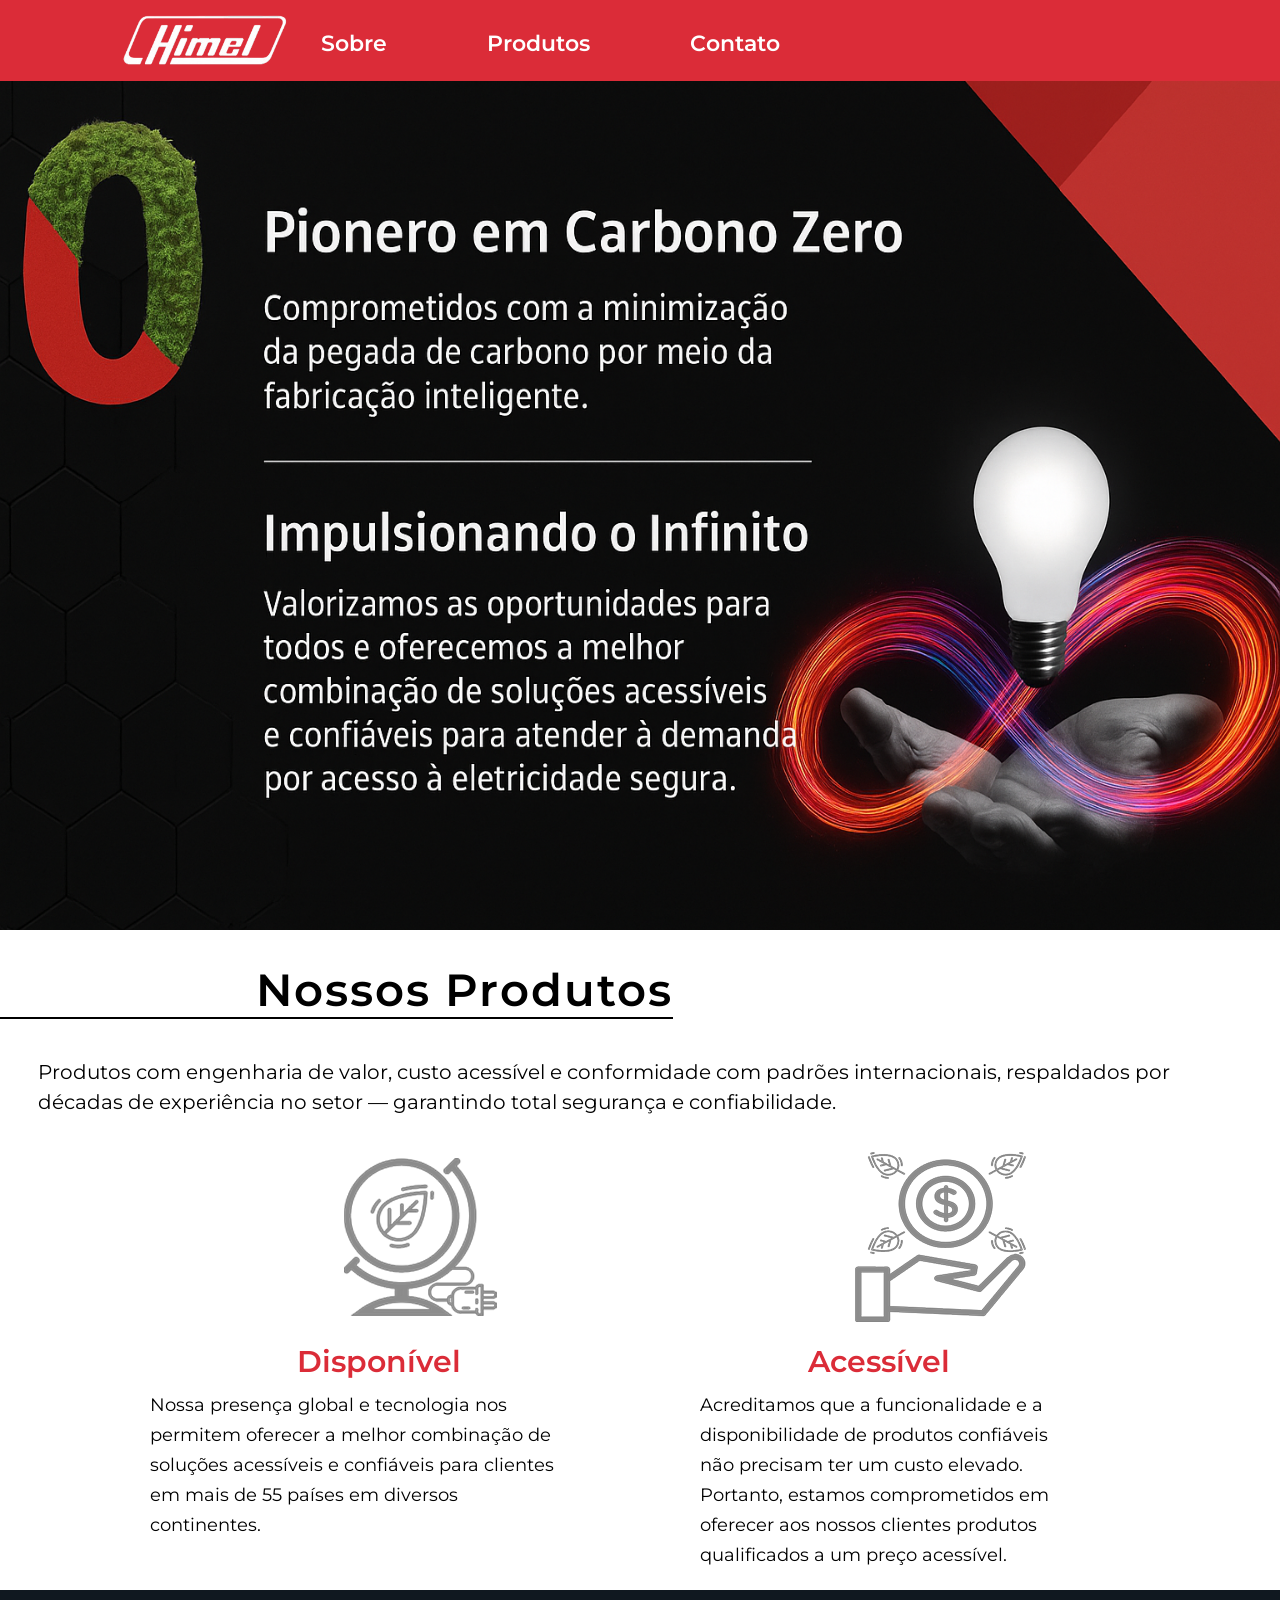
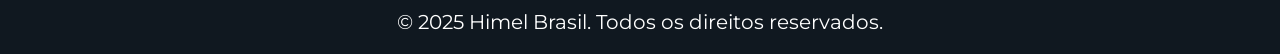
==== commit 658c1e11: "versão com o material passado pelo Marketing" ====
--- a/index.html
+++ b/index.html
@@ -12,7 +12,6 @@
     <link href="https://fonts.googleapis.com/css2?family=Montserrat:ital,wght@0,100..900;1,100..900&display=swap"
         rel="stylesheet">
     <link rel="stylesheet" href="./css/style.css">
-    <iframe src="https://cyrojs.github.io/Site_Himel_Brasil/"></iframe>
     <title>Himel do Brasil</title>
 
 </head>
@@ -26,33 +25,39 @@
             <nav class="navbar">
                 <li><a href="about.html">Sobre</a></li>
                 <li><a href="produto.html">Produtos</a></li>
-                <li><a href="contact.html">Contatos</a></li>
+                <li><a href="contact.html">Contato</a></li>
             </nav>
         </section>
     </header>
 
     <div class="home-container">
+        <img src="./img/BANNER_HOME_4.png" alt="imagem-Home">
+    </div>
+
+    <div class="content">
+        <h2>Nossos Produtos</h2>
+        <p>Produtos com engenharia de valor, custo acessível e conformidade com padrões internacionais, respaldados por
+            décadas de experiência no setor — garantindo total segurança e confiabilidade.
+        </p>
     </div>
 
     <div class="product-container">
+        
         <div class="product-one">
-            <img src="./img/Disjuntor.png">
-            <h2> Mini Disjuntor</h2>
-            <p>O mini disjuntor é um dispositivo de proteção elétrica projetado para interromper automaticamente o fluxo
-                de corrente em um circuito quando ocorre uma sobrecarga ou curto-circuito. Ele é amplamente utilizado em
-                sistemas elétricos residenciais, comerciais e industriais para proteger os fios e equipamentos contra
-                danos causados por correntes excessivas.
+            <img src="./img/IMAGEM_1_300x200px.png">
+            <h2>Disponível</h2>
+            <p>Nossa presença global e tecnologia nos permitem oferecer a melhor combinação de soluções acessíveis e
+                confiáveis para clientes em mais de 55 países em diversos continentes.
             </p>
         </div>
+
         <div class="product-two">
-            <img src="./img/IDR.png">
-            <h2>Diferencial</h2>
-            <p>O interruptor diferencial é um dispositivo de segurança elétrica projetado para detectar falhas de
-                isolamento em circuitos elétricos. Ele interrompe o fluxo de corrente quando detecta uma diferença entre
-                a corrente que entra e a que sai, protegendo contra choques elétricos e incêndios causados por
-                vazamentos de corrente.
+            <img src="./img/IMAGEM_2_300x200px.png">
+            <h2>Acessível</h2>
+            <p>Acreditamos que a funcionalidade e a disponibilidade de produtos confiáveis não precisam ter um custo
+                elevado. Portanto, estamos comprometidos em oferecer aos nossos clientes produtos qualificados a um
+                preço acessível.
             </p>
-
         </div>
     </div>
 
--- a/css/style.css
+++ b/css/style.css
@@ -64,64 +64,107 @@
     padding-bottom: 0.1rem;
 }
 
-.home-container {
-    background: url("../img/banner_1.png");
+.home-container img {
+    margin-top: 3rem;
+    /*background: url("../img/BANNER_HOME_3.png");*/
     height: 100vh;
+    width: 100vw;
     background-size: cover;
 }
 
+.content h2 {
+    margin-top: 2%;
+    padding-left: 20%;
+    margin-bottom: 3%;
+    font-size: 4.5rem;
+    font-weight: 600;
+    letter-spacing: 2px;
+    border-bottom: 0.2rem solid rgb(0, 0, 0);
+    width: fit-content;
+}
+
+.content p {
+
+    padding-left: 3%;
+    padding-right: 2%;
+    font-size: 2rem;
+    line-height: 3rem;
+
+}
+
 .product-container {
     display: flex;
     justify-content: space-between;
-    margin-top: 3rem;
-    height: 100vh;
-
+    gap: 10rem;
+   
+}
+
+.product-one{
+   /*
+    border: #db2c38;    
+    border-color: #db2c38; 
+    border-width: 5px;    
+    border-style: outset;                               
+    */    
+    margin-left: 15rem;
+   
 }
 
 .product-one img {
+    
+    padding-left: 12rem;
     padding-top: 2rem;
-    padding-bottom: 2rem;
-    padding-left: 20rem;
-
+    align-content: center;
+    align-items: center;
 }
 
 .product-one h2 {
-    padding-left: 25rem;
-    margin-bottom: 2rem;
+    font-size: 3rem;
+    color: #db2c38;
+    font-weight: 600;
+    padding-left: 35%;
+    margin-bottom: 1rem;
 
 }
 
 .product-one p {
 
-    font-size: 2rem;
+    font-size: 1.8rem;
+    line-height: 3rem;
+    align-content: center;
+   
+}
+
+.product-two{
+    margin-right: 15rem;
+   
+}
+
+.product-two img {
+    
+    padding-left: 12rem;
+    padding-top: 2rem;
+    align-content: center;
+     align-items: center;
+}
+
+.product-two h2 {
+    font-size: 3rem;
+    color: #db2c38;
+    font-weight: 600;
+    margin-bottom: 1rem;
+    padding-left: 30%;
+
+}
+
+.product-two p {
+
+    font-size: 1.8rem;
     line-height: 3rem;
     align-content: center;
     padding-right: 5rem;
-    padding-left: 5rem;
-}
-
-.product-two img {
-    padding-left: 11rem;
-    margin-bottom: 1rem;
-
-}
-
-.product-two h2 {
-    margin-bottom: 2rem;
-    padding-left: 20rem;
-
-}
-
-.product-two p {
-
-    font-size: 2rem;
-    line-height: 3rem;
-    align-content: center;
-    padding-right: 5rem;
-    padding-left: 5rem;
-}
-
-
+    padding-left: 3rem;
+}
 
 /*
 .logo {
@@ -391,13 +434,12 @@
 
 }*/
 
-
 footer {
     background: #101820;
     color: white;
     text-align: center;
     padding: 20px;
     font-size: 2rem;
-    margin-top: 3%;
-
+    margin-top: 2rem;
+    
 }
